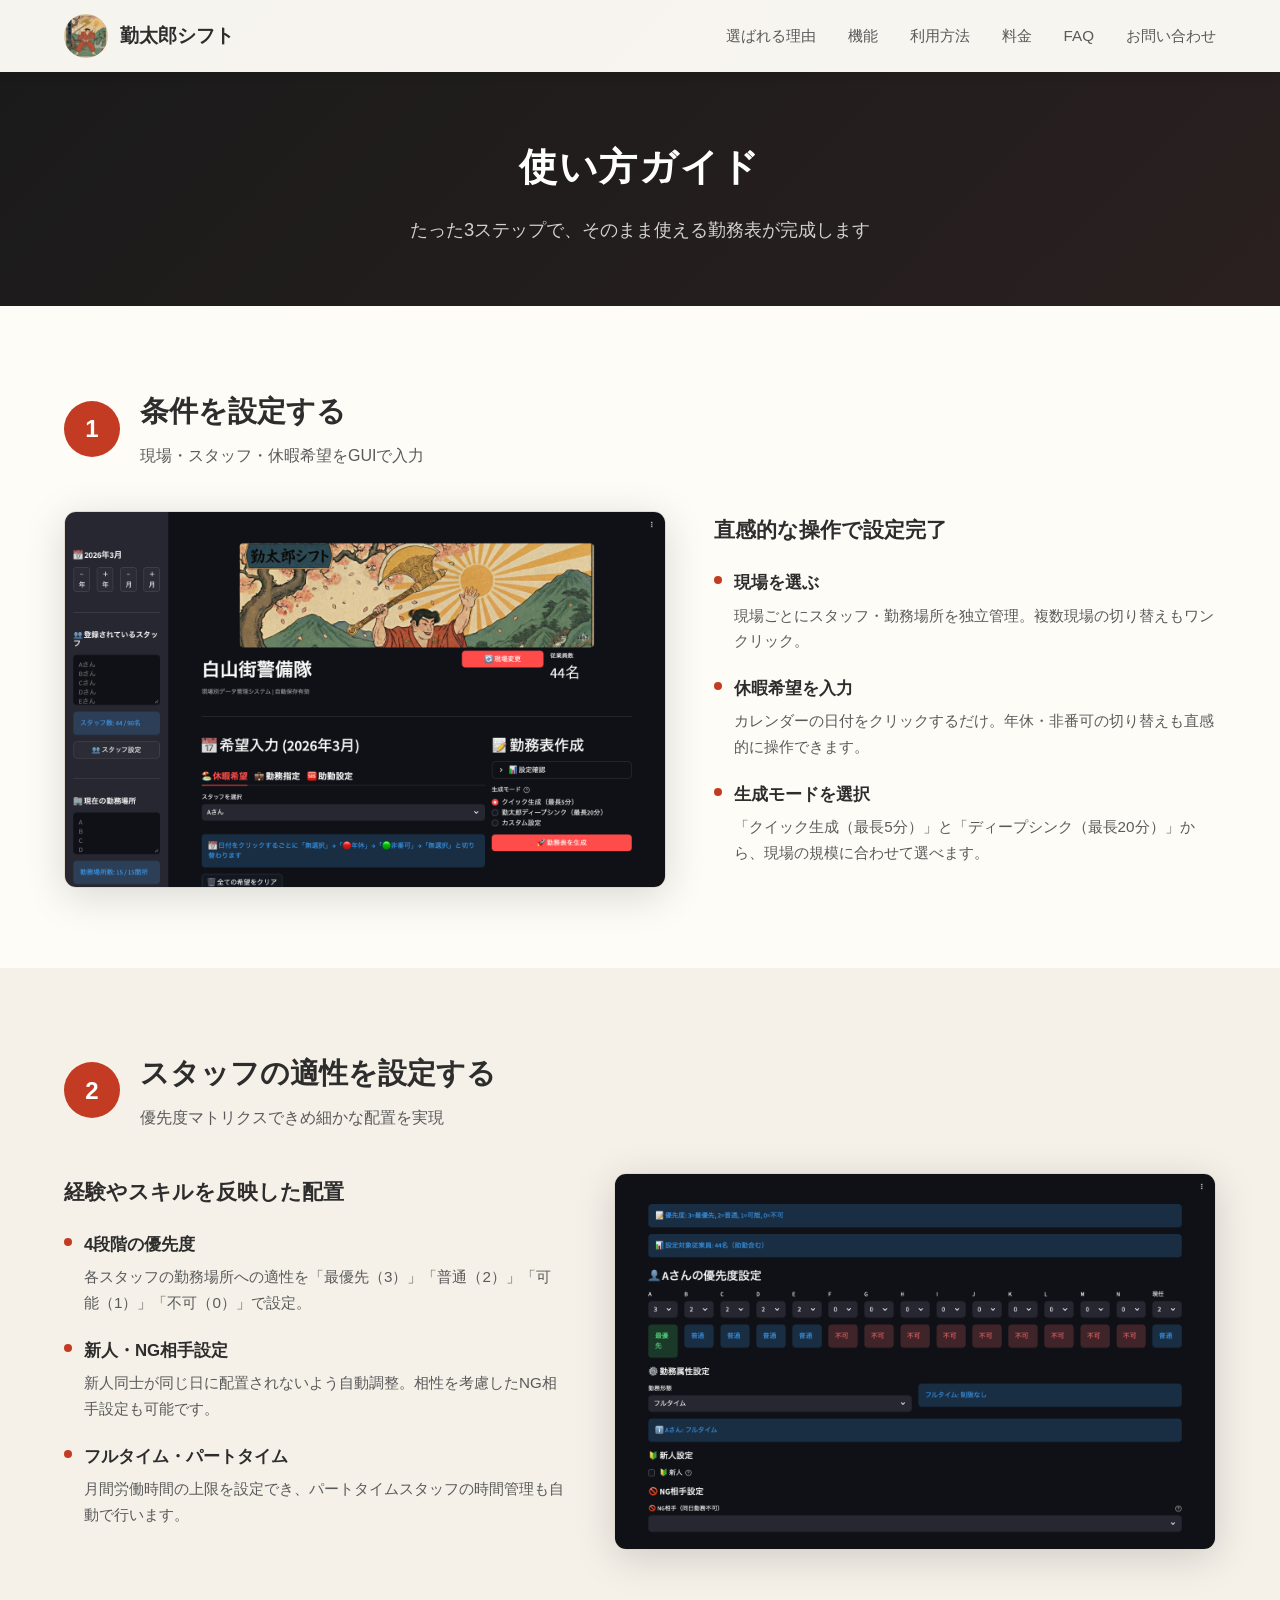
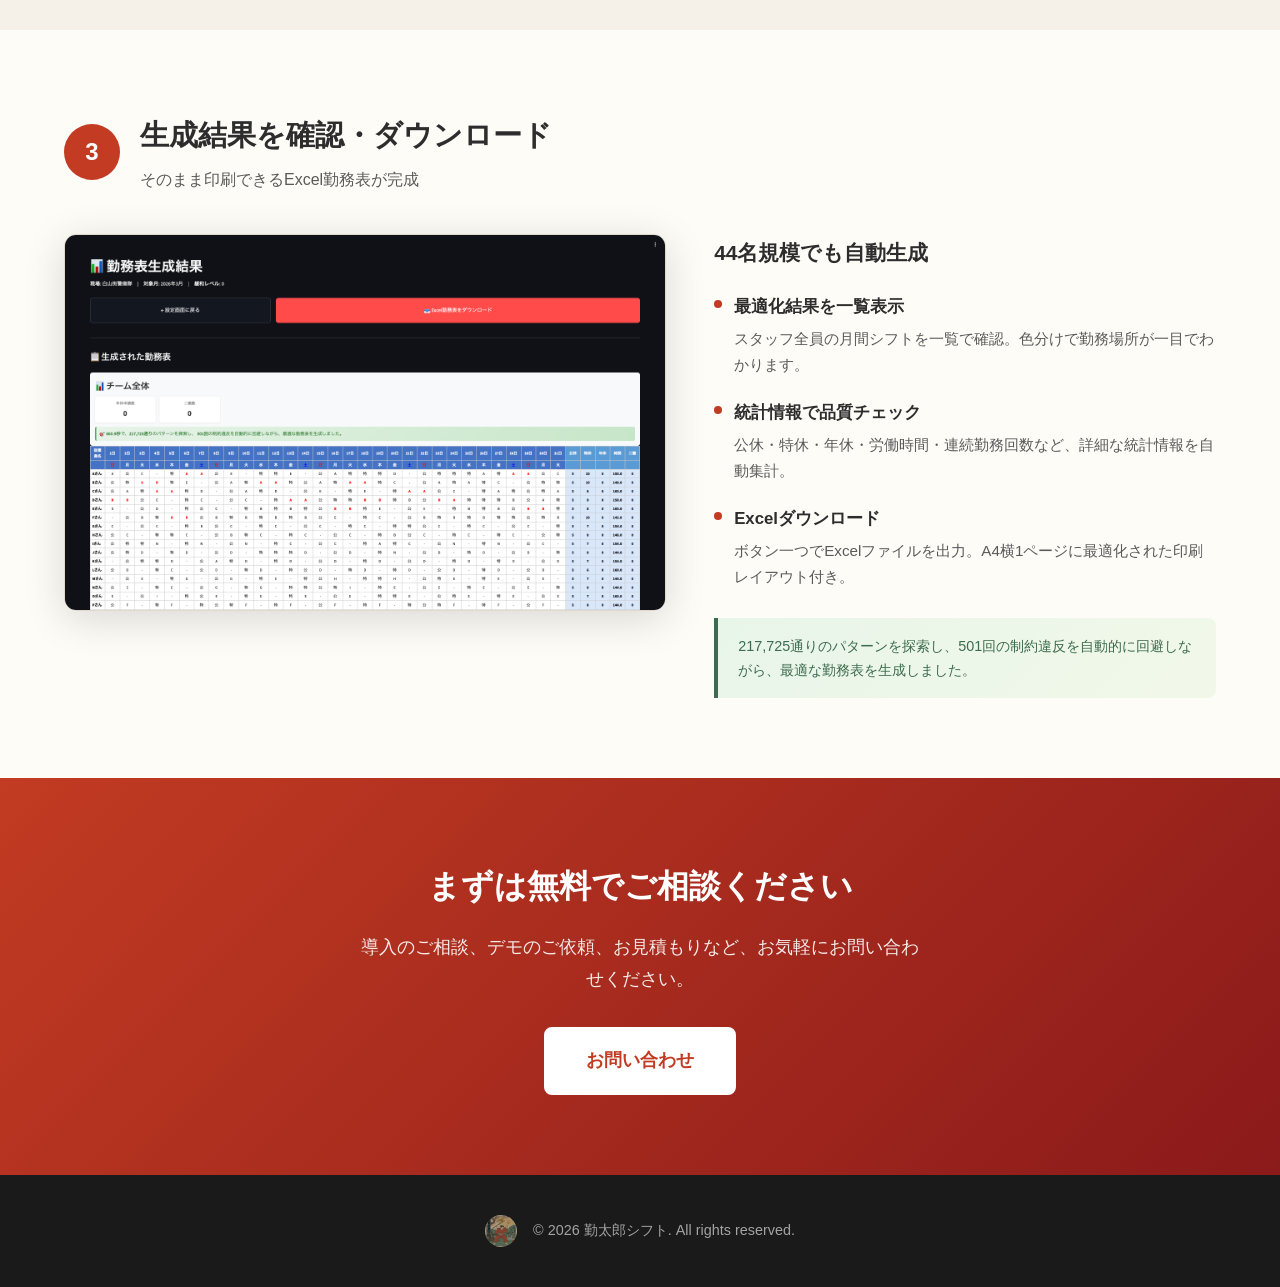
==== howto.html @ 6fd71669 "勤太郎シフト プロダクトウェブサイト初版 - index.html: ランディングページ（ヒーロー、機能、料金、FAQ、導入実績、信頼性） - howto.html: 使い方ガイド（3ステップ、スクリ" ====
<!DOCTYPE html>
<html lang="ja">
<head>
  <meta charset="UTF-8">
  <meta name="viewport" content="width=device-width, initial-scale=1.0">
  <meta name="description" content="勤太郎シフトの使い方 - 3ステップで勤務表を自動生成する流れをご紹介します。">
  <title>使い方 | 勤太郎シフト</title>
  <link rel="icon" href="assets/kintaro.png">
  <link rel="stylesheet" href="css/style.css">
  <link rel="stylesheet" href="css/howto.css">
</head>
<body>

  <!-- ===== Navigation ===== -->
  <nav class="nav solid">
    <div class="nav-inner">
      <a href="index.html" class="nav-logo">
        <img src="assets/kintaro.png" alt="勤太郎シフト">
        <span>勤太郎シフト</span>
      </a>
      <div class="nav-links">
        <a href="index.html#why">選ばれる理由</a>
        <a href="index.html#features">機能</a>
        <a href="index.html#comparison">利用方法</a>
        <a href="index.html#pricing">料金</a>
        <a href="index.html#faq">FAQ</a>
        <a href="index.html#contact">お問い合わせ</a>
      </div>
      <button class="nav-hamburger" aria-label="メニュー">
        <span></span><span></span><span></span>
      </button>
    </div>
  </nav>

  <!-- ===== Page Header ===== -->
  <header class="page-header">
    <div class="container">
      <h1>使い方ガイド</h1>
      <p>たった3ステップで、そのまま使える勤務表が完成します</p>
    </div>
  </header>

  <!-- ===== Step 1 ===== -->
  <section class="section step" id="step1">
    <div class="container">
      <div class="step-header">
        <span class="step-number">1</span>
        <div>
          <h2>条件を設定する</h2>
          <p class="step-subtitle">現場・スタッフ・休暇希望をGUIで入力</p>
        </div>
      </div>
      <div class="step-content">
        <div class="step-screenshot">
          <img src="assets/screenshot_main.png" alt="勤太郎シフト メイン画面 - 現場選択、スタッフ一覧、希望入力カレンダー">
        </div>
        <div class="step-description">
          <h3>直感的な操作で設定完了</h3>
          <ul class="step-points">
            <li>
              <strong>現場を選ぶ</strong>
              <span>現場ごとにスタッフ・勤務場所を独立管理。複数現場の切り替えもワンクリック。</span>
            </li>
            <li>
              <strong>休暇希望を入力</strong>
              <span>カレンダーの日付をクリックするだけ。年休・非番可の切り替えも直感的に操作できます。</span>
            </li>
            <li>
              <strong>生成モードを選択</strong>
              <span>「クイック生成（最長5分）」と「ディープシンク（最長20分）」から、現場の規模に合わせて選べます。</span>
            </li>
          </ul>
        </div>
      </div>
    </div>
  </section>

  <!-- ===== Step 2 ===== -->
  <section class="section step step-alt" id="step2">
    <div class="container">
      <div class="step-header">
        <span class="step-number">2</span>
        <div>
          <h2>スタッフの適性を設定する</h2>
          <p class="step-subtitle">優先度マトリクスできめ細かな配置を実現</p>
        </div>
      </div>
      <div class="step-content reverse">
        <div class="step-screenshot">
          <img src="assets/screenshot_priority.png" alt="優先度設定画面 - スタッフごとの勤務場所適性マトリクス">
        </div>
        <div class="step-description">
          <h3>経験やスキルを反映した配置</h3>
          <ul class="step-points">
            <li>
              <strong>4段階の優先度</strong>
              <span>各スタッフの勤務場所への適性を「最優先（3）」「普通（2）」「可能（1）」「不可（0）」で設定。</span>
            </li>
            <li>
              <strong>新人・NG相手設定</strong>
              <span>新人同士が同じ日に配置されないよう自動調整。相性を考慮したNG相手設定も可能です。</span>
            </li>
            <li>
              <strong>フルタイム・パートタイム</strong>
              <span>月間労働時間の上限を設定でき、パートタイムスタッフの時間管理も自動で行います。</span>
            </li>
          </ul>
        </div>
      </div>
    </div>
  </section>

  <!-- ===== Step 3 ===== -->
  <section class="section step" id="step3">
    <div class="container">
      <div class="step-header">
        <span class="step-number">3</span>
        <div>
          <h2>生成結果を確認・ダウンロード</h2>
          <p class="step-subtitle">そのまま印刷できるExcel勤務表が完成</p>
        </div>
      </div>
      <div class="step-content">
        <div class="step-screenshot">
          <img src="assets/screenshot_result.png" alt="生成結果画面 - 44名の勤務表、統計情報、Excelダウンロード">
        </div>
        <div class="step-description">
          <h3>44名規模でも自動生成</h3>
          <ul class="step-points">
            <li>
              <strong>最適化結果を一覧表示</strong>
              <span>スタッフ全員の月間シフトを一覧で確認。色分けで勤務場所が一目でわかります。</span>
            </li>
            <li>
              <strong>統計情報で品質チェック</strong>
              <span>公休・特休・年休・労働時間・連続勤務回数など、詳細な統計情報を自動集計。</span>
            </li>
            <li>
              <strong>Excelダウンロード</strong>
              <span>ボタン一つでExcelファイルを出力。A4横1ページに最適化された印刷レイアウト付き。</span>
            </li>
          </ul>
          <div class="step-highlight">
            <span>217,725通りのパターンを探索し、501回の制約違反を自動的に回避しながら、最適な勤務表を生成しました。</span>
          </div>
        </div>
      </div>
    </div>
  </section>

  <!-- ===== CTA ===== -->
  <section class="cta">
    <div class="container">
      <h2>まずは無料でご相談ください</h2>
      <p>導入のご相談、デモのご依頼、お見積もりなど、お気軽にお問い合わせください。</p>
      <a href="mailto:info@example.com" class="btn">お問い合わせ</a>
    </div>
  </section>

  <!-- ===== Footer ===== -->
  <footer class="footer">
    <div class="footer-inner">
      <img src="assets/kintaro.png" alt="勤太郎シフト">
      <span>&copy; 2026 勤太郎シフト. All rights reserved.</span>
    </div>
  </footer>

  <script src="js/main.js"></script>
</body>
</html>
---- css/style.css ----
/* ===================================
   勤太郎シフト - プロダクトウェブサイト
   カラーパレット: 浮世絵風（朱赤+金+和紙色）
   =================================== */

:root {
  --primary: #C23B22;
  --primary-dark: #8B1A1A;
  --primary-light: #E8574A;
  --secondary: #C9A84C;
  --secondary-dark: #A68A3A;
  --green: #3D6B4F;
  --green-light: #E8F0EB;
  --bg-parchment: #F5F0E8;
  --bg-white: #FEFCF7;
  --bg-dark: #1A1A1A;
  --text: #2D2D2D;
  --text-secondary: #5A5A5A;
  --text-light: #8A8A8A;
  --border: #E0D8CC;
  --shadow: rgba(0, 0, 0, 0.08);
  --shadow-lg: rgba(0, 0, 0, 0.12);
  --radius: 8px;
  --radius-lg: 12px;
  --max-width: 1200px;
  --nav-height: 72px;
  --font: "Hiragino Kaku Gothic ProN", "Noto Sans JP", "Yu Gothic", "Meiryo", sans-serif;
}

/* === Reset === */
*, *::before, *::after {
  margin: 0;
  padding: 0;
  box-sizing: border-box;
}

html {
  scroll-behavior: smooth;
  scroll-padding-top: var(--nav-height);
}

body {
  font-family: var(--font);
  color: var(--text);
  background: var(--bg-white);
  line-height: 1.8;
  font-size: 16px;
  -webkit-font-smoothing: antialiased;
}

img {
  max-width: 100%;
  height: auto;
  display: block;
}

a {
  color: var(--primary);
  text-decoration: none;
  transition: color 0.2s;
}

a:hover {
  color: var(--primary-dark);
}

ul {
  list-style: none;
}

/* === Utilities === */
.container {
  max-width: var(--max-width);
  margin: 0 auto;
  padding: 0 24px;
}

.section {
  padding: 80px 0;
}

.section-title {
  font-size: 2rem;
  font-weight: 700;
  text-align: center;
  margin-bottom: 16px;
  letter-spacing: 0.02em;
}

.section-subtitle {
  text-align: center;
  color: var(--text-secondary);
  font-size: 1.1rem;
  margin-bottom: 48px;
  max-width: 640px;
  margin-left: auto;
  margin-right: auto;
}

.btn {
  display: inline-block;
  padding: 14px 32px;
  border-radius: var(--radius);
  font-size: 1rem;
  font-weight: 600;
  cursor: pointer;
  transition: all 0.2s;
  border: 2px solid transparent;
  font-family: var(--font);
}

.btn-primary {
  background: var(--primary);
  color: #fff;
  border-color: var(--primary);
}

.btn-primary:hover {
  background: var(--primary-dark);
  border-color: var(--primary-dark);
  color: #fff;
}

.btn-outline {
  background: transparent;
  color: #fff;
  border-color: #fff;
}

.btn-outline:hover {
  background: rgba(255, 255, 255, 0.15);
  color: #fff;
}

.btn-green {
  background: var(--green);
  color: #fff;
  border-color: var(--green);
}

.btn-green:hover {
  background: #2E5A40;
  border-color: #2E5A40;
  color: #fff;
}

/* === Navigation === */
.nav {
  position: fixed;
  top: 0;
  left: 0;
  right: 0;
  height: var(--nav-height);
  z-index: 1000;
  transition: background 0.3s, box-shadow 0.3s;
}

.nav.transparent {
  background: transparent;
}

.nav.solid {
  background: rgba(254, 252, 247, 0.97);
  box-shadow: 0 2px 12px var(--shadow);
}

.nav-inner {
  max-width: var(--max-width);
  margin: 0 auto;
  padding: 0 24px;
  height: 100%;
  display: flex;
  align-items: center;
  justify-content: space-between;
}

.nav-logo {
  display: flex;
  align-items: center;
  gap: 12px;
}

.nav-logo img {
  height: 44px;
  width: 44px;
  border-radius: 50%;
}

.nav-logo span {
  font-size: 1.2rem;
  font-weight: 700;
  transition: color 0.3s;
}

.nav.transparent .nav-logo span {
  color: #fff;
}

.nav.solid .nav-logo span {
  color: var(--text);
}

.nav-links {
  display: flex;
  align-items: center;
  gap: 32px;
}

.nav-links a {
  font-size: 0.95rem;
  font-weight: 500;
  transition: color 0.3s;
}

.nav.transparent .nav-links a {
  color: rgba(255, 255, 255, 0.9);
}

.nav.transparent .nav-links a:hover {
  color: #fff;
}

.nav.solid .nav-links a {
  color: var(--text-secondary);
}

.nav.solid .nav-links a:hover {
  color: var(--primary);
}

.nav-hamburger {
  display: none;
  flex-direction: column;
  gap: 5px;
  cursor: pointer;
  padding: 4px;
  background: none;
  border: none;
}

.nav-hamburger span {
  display: block;
  width: 24px;
  height: 2px;
  transition: all 0.3s;
}

.nav.transparent .nav-hamburger span {
  background: #fff;
}

.nav.solid .nav-hamburger span {
  background: var(--text);
}

/* === Hero === */
.hero {
  position: relative;
  min-height: 100vh;
  display: flex;
  align-items: center;
  justify-content: center;
  background-image:
    linear-gradient(rgba(26, 26, 26, 0.55), rgba(26, 26, 26, 0.65)),
    url('../assets/kintaro_banner_0.8x.png');
  background-size: cover;
  background-position: center;
  background-repeat: no-repeat;
  color: #fff;
  text-align: center;
  padding: 0 24px;
}

.hero-content {
  max-width: 800px;
}

.hero h1 {
  font-size: 3rem;
  font-weight: 800;
  line-height: 1.3;
  margin-bottom: 20px;
  letter-spacing: 0.04em;
}

.hero h1 .accent {
  color: var(--secondary);
}

.hero p {
  font-size: 1.25rem;
  line-height: 1.7;
  margin-bottom: 36px;
  opacity: 0.92;
}

.hero-cta {
  display: flex;
  gap: 16px;
  justify-content: center;
  flex-wrap: wrap;
}

/* === Problem/Solution === */
.problem-solution {
  background: var(--bg-parchment);
}

.ps-grid {
  display: grid;
  grid-template-columns: 1fr 1fr;
  gap: 48px;
}

.ps-card {
  background: var(--bg-white);
  border-radius: var(--radius-lg);
  padding: 40px;
  box-shadow: 0 4px 20px var(--shadow);
}

.ps-card h3 {
  font-size: 1.4rem;
  margin-bottom: 24px;
  display: flex;
  align-items: center;
  gap: 10px;
}

.ps-card.problem h3 {
  color: var(--primary);
}

.ps-card.solution h3 {
  color: var(--green);
}

.ps-card ul li {
  padding: 10px 0;
  padding-left: 28px;
  position: relative;
  color: var(--text-secondary);
  line-height: 1.7;
  border-bottom: 1px solid var(--border);
}

.ps-card ul li:last-child {
  border-bottom: none;
}

.ps-card.problem ul li::before {
  content: "\2717";
  position: absolute;
  left: 0;
  color: var(--primary);
  font-weight: 700;
}

.ps-card.solution ul li::before {
  content: "\2713";
  position: absolute;
  left: 0;
  color: var(--green);
  font-weight: 700;
}

/* === Features === */
.features-grid {
  display: grid;
  grid-template-columns: repeat(auto-fit, minmax(320px, 1fr));
  gap: 24px;
}

.feature-card {
  background: var(--bg-white);
  border: 1px solid var(--border);
  border-radius: var(--radius-lg);
  padding: 32px;
  transition: transform 0.2s, box-shadow 0.2s;
}

.feature-card:hover {
  transform: translateY(-4px);
  box-shadow: 0 8px 30px var(--shadow-lg);
}

.feature-icon {
  width: 56px;
  height: 56px;
  border-radius: var(--radius);
  display: flex;
  align-items: center;
  justify-content: center;
  font-size: 1.6rem;
  margin-bottom: 16px;
  background: var(--bg-parchment);
}

.feature-card h3 {
  font-size: 1.15rem;
  margin-bottom: 10px;
}

.feature-card p {
  color: var(--text-secondary);
  font-size: 0.95rem;
  line-height: 1.7;
}

/* === Comparison === */
.comparison {
  background: var(--bg-parchment);
}

.comparison-table-wrapper {
  overflow-x: auto;
  -webkit-overflow-scrolling: touch;
}

.comparison-table {
  width: 100%;
  border-collapse: collapse;
  background: var(--bg-white);
  border-radius: var(--radius-lg);
  overflow: hidden;
  box-shadow: 0 4px 20px var(--shadow);
  min-width: 640px;
}

.comparison-table thead {
  background: var(--bg-dark);
  color: #fff;
}

.comparison-table th {
  padding: 16px 20px;
  text-align: left;
  font-weight: 600;
  font-size: 1rem;
}

.comparison-table td {
  padding: 14px 20px;
  border-bottom: 1px solid var(--border);
  font-size: 0.95rem;
  vertical-align: top;
}

.comparison-table tbody tr:last-child td {
  border-bottom: none;
}

.comparison-table tbody tr:hover {
  background: rgba(245, 240, 232, 0.5);
}

.comparison-table .label-col {
  font-weight: 600;
  color: var(--text);
  white-space: nowrap;
}

/* === Pricing === */
.pricing-grid {
  display: grid;
  grid-template-columns: repeat(auto-fit, minmax(300px, 1fr));
  gap: 24px;
  align-items: start;
}

.pricing-card {
  background: var(--bg-white);
  border: 1px solid var(--border);
  border-radius: var(--radius-lg);
  padding: 40px 32px;
  text-align: center;
  position: relative;
  transition: transform 0.2s, box-shadow 0.2s;
}

.pricing-card:hover {
  transform: translateY(-4px);
  box-shadow: 0 8px 30px var(--shadow-lg);
}

.pricing-card.featured {
  border: 2px solid var(--primary);
  box-shadow: 0 8px 30px var(--shadow-lg);
}

.pricing-badge {
  position: absolute;
  top: -14px;
  left: 50%;
  transform: translateX(-50%);
  background: var(--primary);
  color: #fff;
  font-size: 0.8rem;
  font-weight: 600;
  padding: 4px 20px;
  border-radius: 20px;
}

.pricing-card h3 {
  font-size: 1.3rem;
  margin-bottom: 8px;
}

.pricing-price {
  font-size: 2.4rem;
  font-weight: 800;
  color: var(--text);
  margin-bottom: 4px;
}

.pricing-price span {
  font-size: 1rem;
  font-weight: 400;
  color: var(--text-secondary);
}

.pricing-desc {
  color: var(--text-secondary);
  font-size: 0.9rem;
  margin-bottom: 24px;
}

.pricing-features {
  text-align: left;
  margin-bottom: 32px;
}

.pricing-features li {
  padding: 8px 0;
  padding-left: 24px;
  position: relative;
  color: var(--text-secondary);
  font-size: 0.95rem;
}

.pricing-features li::before {
  content: "\2713";
  position: absolute;
  left: 0;
  color: var(--green);
  font-weight: 700;
}

.pricing-note {
  text-align: center;
  margin-top: 32px;
  color: var(--text-light);
  font-size: 0.9rem;
}

/* === FAQ === */
.faq {
  background: var(--bg-parchment);
}

.faq-list {
  max-width: 800px;
  margin: 0 auto;
}

.faq-item {
  background: var(--bg-white);
  border: 1px solid var(--border);
  border-radius: var(--radius);
  margin-bottom: 12px;
  overflow: hidden;
}

.faq-question {
  width: 100%;
  padding: 20px 24px;
  background: none;
  border: none;
  text-align: left;
  font-size: 1rem;
  font-weight: 600;
  color: var(--text);
  cursor: pointer;
  display: flex;
  justify-content: space-between;
  align-items: center;
  font-family: var(--font);
  line-height: 1.6;
}

.faq-question:hover {
  color: var(--primary);
}

.faq-question::after {
  content: "+";
  font-size: 1.4rem;
  font-weight: 300;
  color: var(--text-light);
  transition: transform 0.3s;
  flex-shrink: 0;
  margin-left: 16px;
}

.faq-item.open .faq-question::after {
  content: "\2212";
}

.faq-answer {
  max-height: 0;
  overflow: hidden;
  transition: max-height 0.3s ease;
}

.faq-answer-inner {
  padding: 0 24px 20px;
  color: var(--text-secondary);
  line-height: 1.8;
  font-size: 0.95rem;
}

/* === Testimonials === */
.testimonials {
  background: var(--bg-parchment);
}

.results-summary {
  max-width: 600px;
  margin: 0 auto 48px;
  text-align: center;
}

.results-summary-inner {
  display: flex;
  align-items: center;
  justify-content: center;
  gap: 32px;
  padding: 32px;
  background: var(--bg-white);
  border-radius: var(--radius-lg);
  box-shadow: 0 4px 20px var(--shadow);
}

.results-stat {
  display: flex;
  flex-direction: column;
  gap: 4px;
}

.results-label {
  font-size: 0.85rem;
  color: var(--text-secondary);
}

.results-number {
  font-size: 2rem;
  font-weight: 800;
}

.results-number.before {
  color: var(--primary);
}

.results-number.after {
  color: var(--green);
}

.results-arrow {
  font-size: 1.5rem;
  color: var(--text-light);
}

.results-note {
  margin-top: 12px;
  font-size: 0.85rem;
  color: var(--text-light);
}

.voice-grid {
  display: grid;
  grid-template-columns: repeat(auto-fit, minmax(300px, 1fr));
  gap: 24px;
}

.voice-card {
  background: var(--bg-white);
  border-radius: var(--radius-lg);
  padding: 32px;
  box-shadow: 0 4px 20px var(--shadow);
  display: flex;
  flex-direction: column;
  gap: 16px;
}

.voice-result {
  display: flex;
  align-items: center;
  gap: 12px;
  padding-bottom: 16px;
  border-bottom: 1px solid var(--border);
}

.voice-before {
  font-size: 1.3rem;
  font-weight: 700;
  color: var(--primary);
}

.voice-arrow {
  color: var(--text-light);
  font-size: 1.2rem;
}

.voice-after {
  font-size: 1.3rem;
  font-weight: 700;
  color: var(--green);
}

.voice-text {
  font-size: 0.95rem;
  line-height: 1.8;
  color: var(--text-secondary);
  flex-grow: 1;
}

.voice-meta {
  display: flex;
  justify-content: space-between;
  align-items: center;
  padding-top: 12px;
  border-top: 1px solid var(--border);
}

.voice-role {
  font-weight: 600;
  font-size: 0.9rem;
  color: var(--text);
}

.voice-size {
  font-size: 0.85rem;
  color: var(--text-light);
  background: var(--bg-parchment);
  padding: 4px 12px;
  border-radius: 20px;
}

@media (max-width: 767px) {
  .results-summary-inner {
    flex-direction: column;
    gap: 16px;
    padding: 24px;
  }

  .results-arrow {
    transform: rotate(90deg);
  }

  .results-number {
    font-size: 1.6rem;
  }
}

/* === Trust === */
.trust-grid {
  display: grid;
  grid-template-columns: repeat(auto-fit, minmax(280px, 1fr));
  gap: 24px;
}

.trust-card {
  background: var(--bg-white);
  border: 1px solid var(--border);
  border-radius: var(--radius-lg);
  padding: 32px;
  border-top: 4px solid var(--secondary);
}

.trust-icon {
  font-size: 2rem;
  margin-bottom: 12px;
}

.trust-card h3 {
  font-size: 1.1rem;
  margin-bottom: 10px;
}

.trust-card p {
  color: var(--text-secondary);
  font-size: 0.95rem;
  line-height: 1.8;
}

/* === CTA === */
.cta {
  text-align: center;
  background: linear-gradient(135deg, var(--primary), var(--primary-dark));
  color: #fff;
  padding: 80px 24px;
}

.cta h2 {
  font-size: 2rem;
  margin-bottom: 16px;
}

.cta p {
  font-size: 1.1rem;
  opacity: 0.9;
  margin-bottom: 32px;
  max-width: 560px;
  margin-left: auto;
  margin-right: auto;
}

.cta .btn {
  background: #fff;
  color: var(--primary);
  border-color: #fff;
  font-size: 1.1rem;
  padding: 16px 40px;
}

.cta .btn:hover {
  background: var(--secondary);
  border-color: var(--secondary);
  color: #fff;
}

/* === Footer === */
.footer {
  background: var(--bg-dark);
  color: rgba(255, 255, 255, 0.6);
  padding: 40px 24px;
  text-align: center;
  font-size: 0.9rem;
}

.footer-inner {
  max-width: var(--max-width);
  margin: 0 auto;
  display: flex;
  align-items: center;
  justify-content: center;
  gap: 16px;
  flex-wrap: wrap;
}

.footer img {
  height: 32px;
  width: 32px;
  border-radius: 50%;
  opacity: 0.7;
}

/* === Responsive === */

/* Tablet */
@media (max-width: 1023px) {
  .section {
    padding: 60px 0;
  }

  .section-title {
    font-size: 1.7rem;
  }

  .hero h1 {
    font-size: 2.4rem;
  }

  .ps-grid {
    gap: 24px;
  }
}

/* Mobile */
@media (max-width: 767px) {
  :root {
    --nav-height: 60px;
  }

  .section {
    padding: 48px 0;
  }

  .section-title {
    font-size: 1.5rem;
  }

  .section-subtitle {
    font-size: 1rem;
    margin-bottom: 32px;
  }

  /* Nav mobile */
  .nav-links {
    display: none;
    position: absolute;
    top: var(--nav-height);
    left: 0;
    right: 0;
    background: rgba(254, 252, 247, 0.98);
    flex-direction: column;
    padding: 16px 24px;
    gap: 0;
    box-shadow: 0 4px 12px var(--shadow);
  }

  .nav-links.open {
    display: flex;
  }

  .nav-links a {
    display: block;
    padding: 12px 0;
    border-bottom: 1px solid var(--border);
    color: var(--text) !important;
  }

  .nav-links a:last-child {
    border-bottom: none;
  }

  .nav-hamburger {
    display: flex;
  }

  /* Hero mobile */
  .hero {
    min-height: 80vh;
    padding-top: var(--nav-height);
  }

  .hero h1 {
    font-size: 1.8rem;
  }

  .hero p {
    font-size: 1rem;
  }

  .hero-cta {
    flex-direction: column;
    align-items: center;
  }

  .hero-cta .btn {
    width: 100%;
    max-width: 280px;
    text-align: center;
  }

  /* Problem/Solution mobile */
  .ps-grid {
    grid-template-columns: 1fr;
    gap: 20px;
  }

  .ps-card {
    padding: 28px;
  }

  /* Features mobile */
  .features-grid {
    grid-template-columns: 1fr;
  }

  /* Pricing mobile */
  .pricing-grid {
    grid-template-columns: 1fr;
    max-width: 400px;
    margin-left: auto;
    margin-right: auto;
  }

  /* CTA mobile */
  .cta {
    padding: 60px 24px;
  }

  .cta h2 {
    font-size: 1.6rem;
  }
}
---- css/howto.css ----
/* ===================================
   使い方ガイド - 追加スタイル
   =================================== */

/* Page Header */
.page-header {
  padding-top: calc(var(--nav-height) + 60px);
  padding-bottom: 60px;
  background: linear-gradient(135deg, var(--bg-dark) 0%, #2a2020 100%);
  color: #fff;
  text-align: center;
}

.page-header h1 {
  font-size: 2.4rem;
  font-weight: 800;
  margin-bottom: 12px;
  letter-spacing: 0.04em;
}

.page-header p {
  font-size: 1.15rem;
  opacity: 0.8;
}

/* Step sections */
.step-alt {
  background: var(--bg-parchment);
}

.step-header {
  display: flex;
  align-items: center;
  gap: 20px;
  margin-bottom: 40px;
}

.step-number {
  display: flex;
  align-items: center;
  justify-content: center;
  width: 56px;
  height: 56px;
  border-radius: 50%;
  background: var(--primary);
  color: #fff;
  font-size: 1.5rem;
  font-weight: 800;
  flex-shrink: 0;
}

.step-header h2 {
  font-size: 1.8rem;
  font-weight: 700;
}

.step-subtitle {
  color: var(--text-secondary);
  font-size: 1rem;
  margin-top: 4px;
}

/* Step content layout */
.step-content {
  display: grid;
  grid-template-columns: 1.2fr 1fr;
  gap: 48px;
  align-items: start;
}

.step-content.reverse {
  grid-template-columns: 1fr 1.2fr;
}

.step-content.reverse .step-screenshot {
  order: 2;
}

.step-content.reverse .step-description {
  order: 1;
}

/* Screenshot styling */
.step-screenshot {
  border-radius: var(--radius-lg);
  overflow: hidden;
  box-shadow: 0 8px 40px rgba(0, 0, 0, 0.15);
  border: 1px solid var(--border);
}

.step-screenshot img {
  width: 100%;
  height: auto;
  display: block;
}

/* Description */
.step-description h3 {
  font-size: 1.3rem;
  margin-bottom: 20px;
  color: var(--text);
}

.step-points {
  display: flex;
  flex-direction: column;
  gap: 20px;
}

.step-points li {
  display: flex;
  flex-direction: column;
  gap: 4px;
  padding-left: 20px;
  position: relative;
}

.step-points li::before {
  content: "";
  position: absolute;
  left: 0;
  top: 8px;
  width: 8px;
  height: 8px;
  border-radius: 50%;
  background: var(--primary);
}

.step-points li strong {
  font-size: 1.05rem;
  color: var(--text);
}

.step-points li span {
  font-size: 0.95rem;
  color: var(--text-secondary);
  line-height: 1.7;
}

/* Highlight box */
.step-highlight {
  margin-top: 28px;
  padding: 16px 20px;
  background: linear-gradient(135deg, #e8f5e9, #f1f8e9);
  border-left: 4px solid var(--green);
  border-radius: 0 var(--radius) var(--radius) 0;
  font-size: 0.9rem;
  color: var(--green);
  line-height: 1.7;
  font-weight: 500;
}

/* Responsive */
@media (max-width: 1023px) {
  .step-content,
  .step-content.reverse {
    grid-template-columns: 1fr;
    gap: 32px;
  }

  .step-content.reverse .step-screenshot,
  .step-content.reverse .step-description {
    order: unset;
  }

  .page-header h1 {
    font-size: 2rem;
  }
}

@media (max-width: 767px) {
  .page-header {
    padding-top: calc(var(--nav-height) + 40px);
    padding-bottom: 40px;
  }

  .page-header h1 {
    font-size: 1.6rem;
  }

  .step-header {
    gap: 14px;
    margin-bottom: 28px;
  }

  .step-number {
    width: 44px;
    height: 44px;
    font-size: 1.2rem;
  }

  .step-header h2 {
    font-size: 1.4rem;
  }

  .step-content {
    gap: 24px;
  }
}
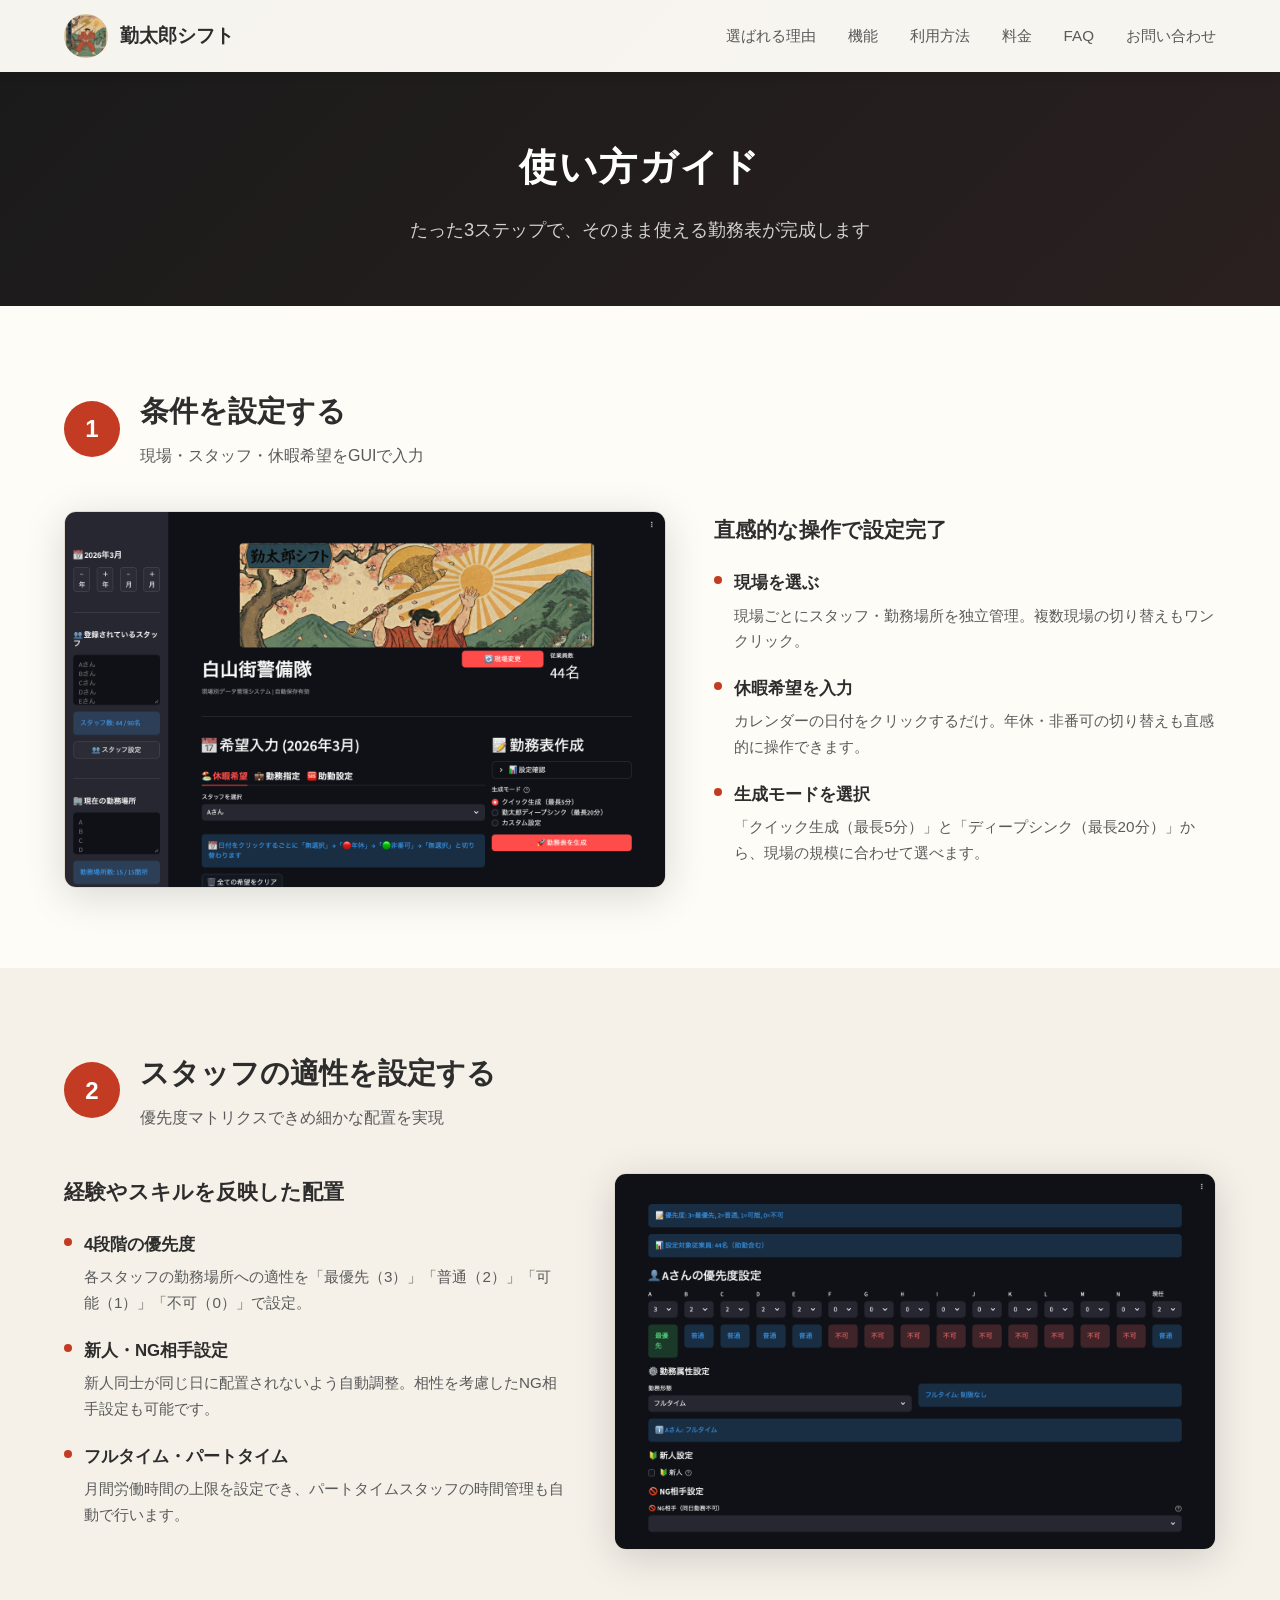
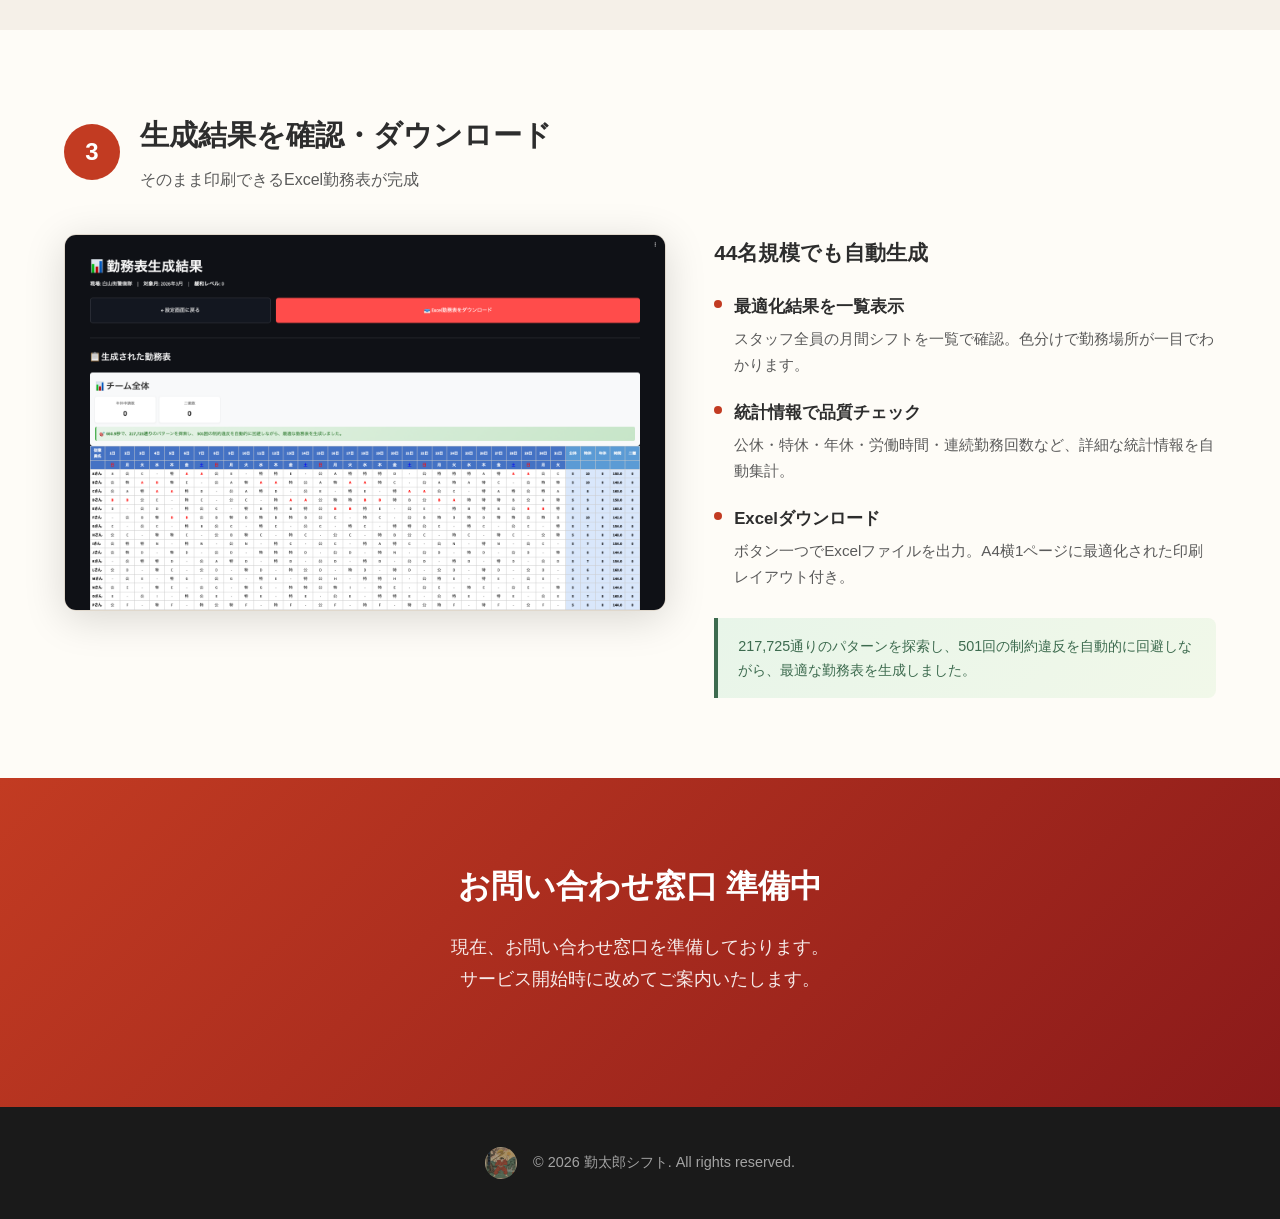
==== commit 6f344a8a: "お問い合わせ・CTA を「準備中」表示に変更 サービス開始前のため、mailto リンクを除去し 料金ボタン・CTAセクションを準備中表示に切り替え  Co-Authored-By: Claude O" ====
--- a/howto.html
+++ b/howto.html
@@ -151,9 +151,8 @@
   <!-- ===== CTA ===== -->
   <section class="cta">
     <div class="container">
-      <h2>まずは無料でご相談ください</h2>
-      <p>導入のご相談、デモのご依頼、お見積もりなど、お気軽にお問い合わせください。</p>
-      <a href="mailto:info@example.com" class="btn">お問い合わせ</a>
+      <h2>お問い合わせ窓口 準備中</h2>
+      <p>現在、お問い合わせ窓口を準備しております。<br>サービス開始時に改めてご案内いたします。</p>
     </div>
   </section>
 
